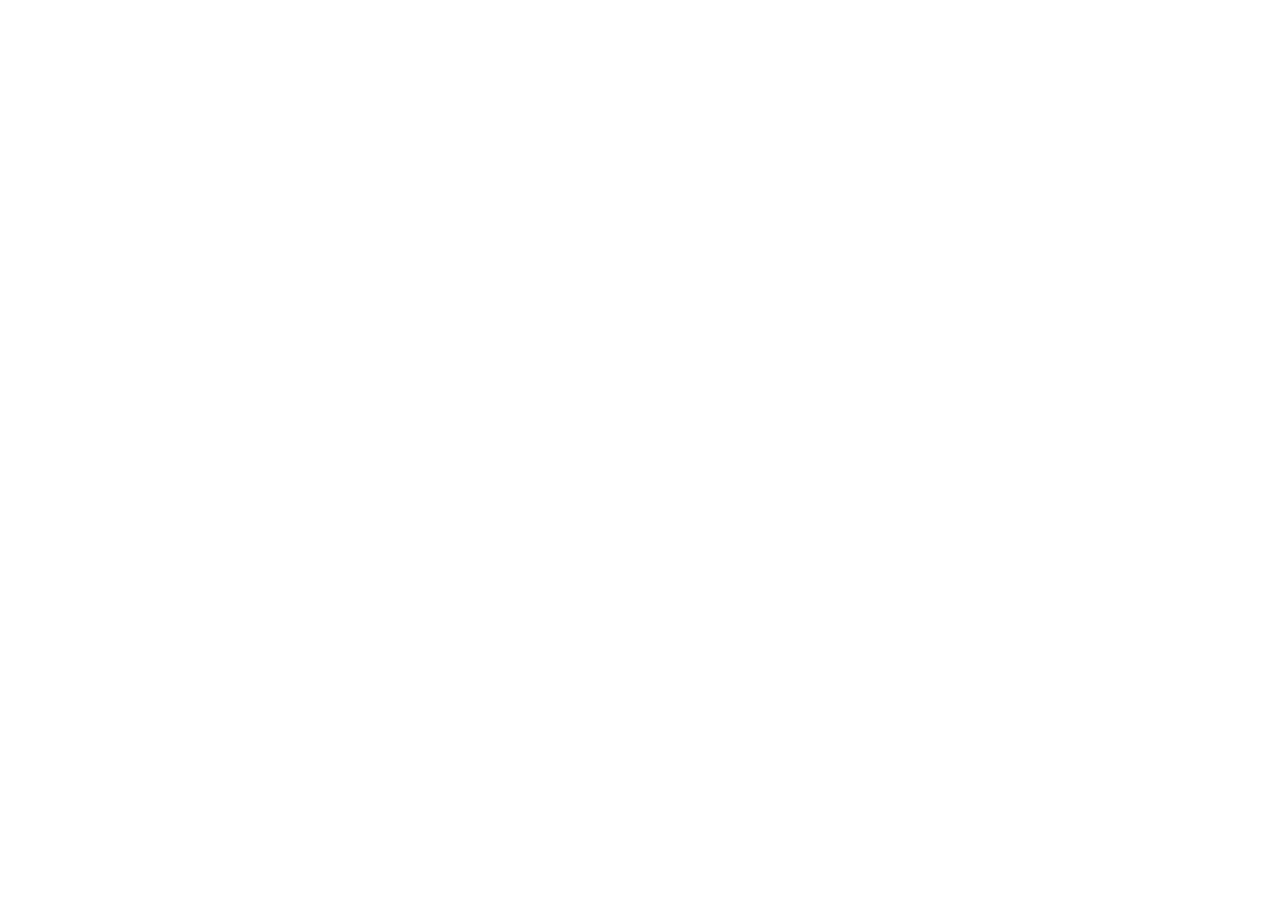
==== index.html @ 26d425c5 "initializing Restaurant foood page" ====
<!DOCTYPE html>
<html lang="en">
  <head>
    <meta charset="UTF-8" />
    <meta name="viewport" content="width=device-width, initial-scale=1.0" />
    <title>Document</title>
    <link rel="stylesheet" href="./form.css" />
  </head>
  <body></body>
</html>
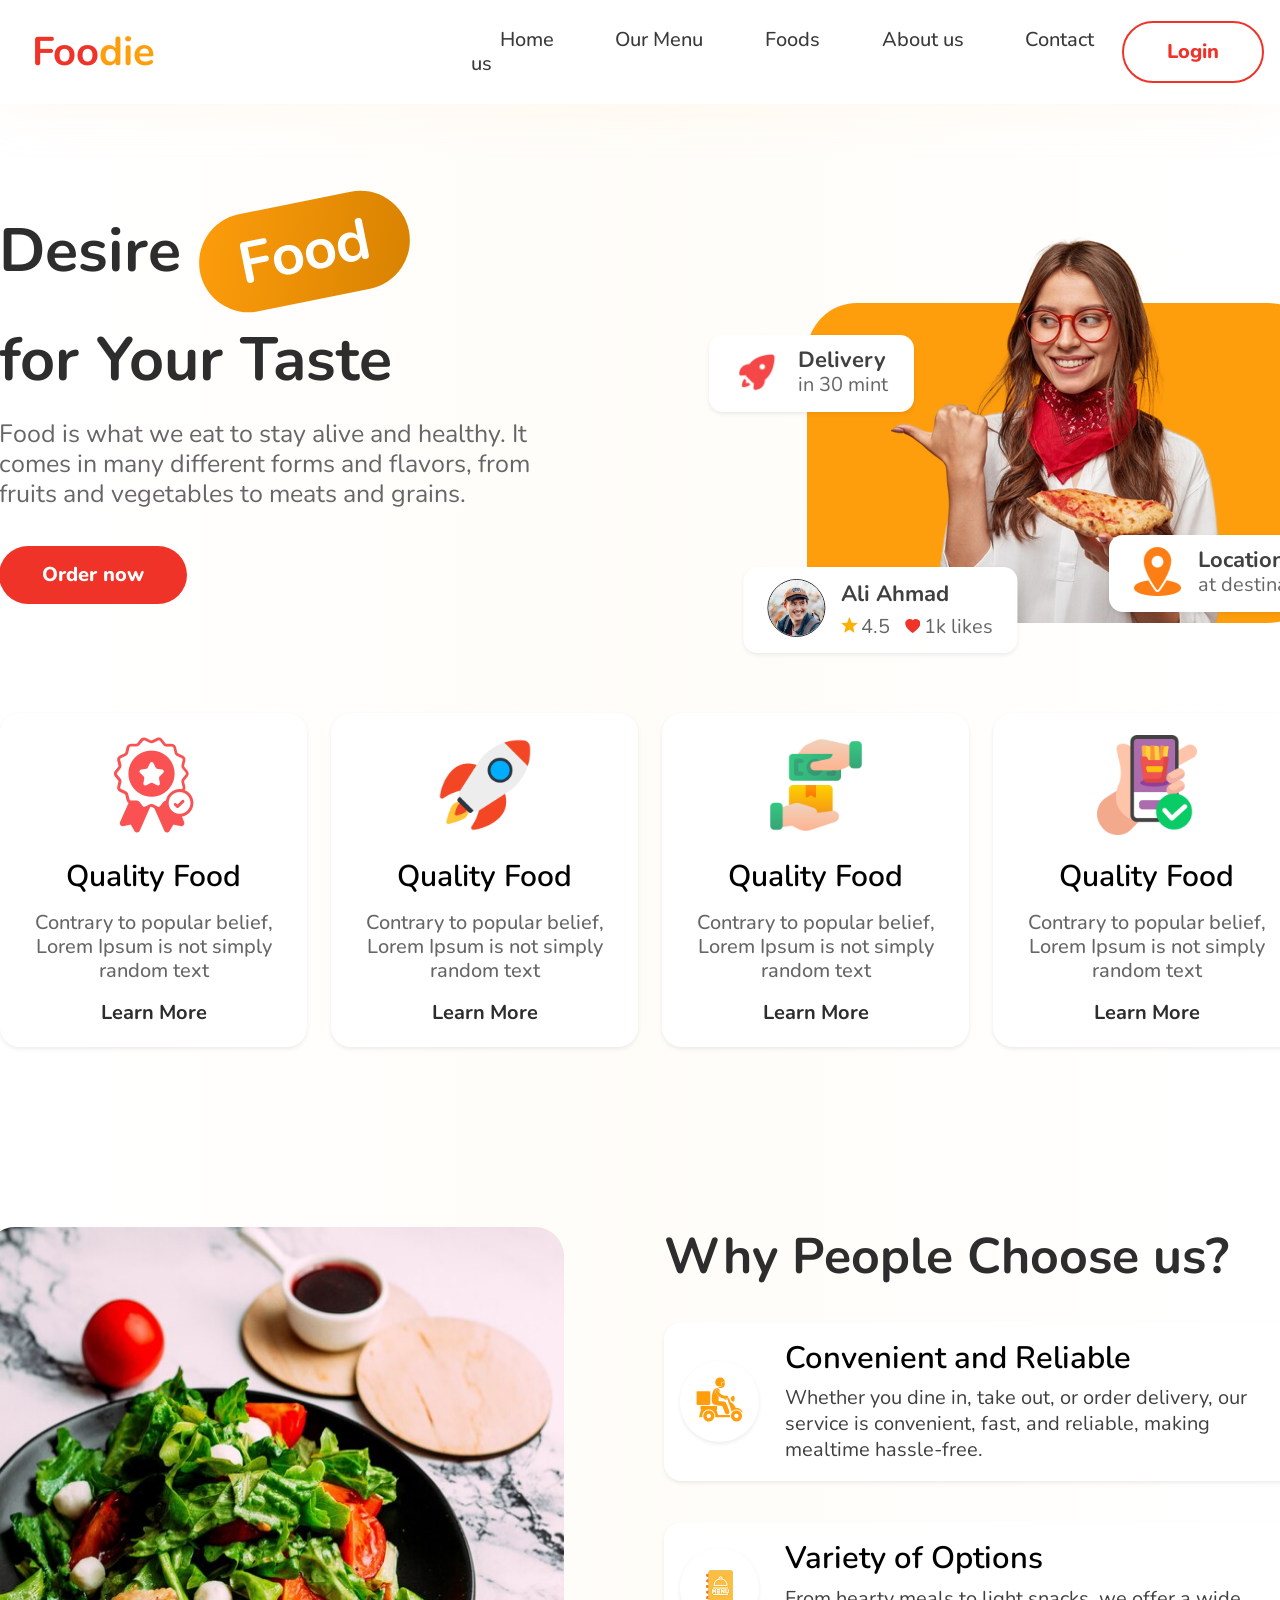
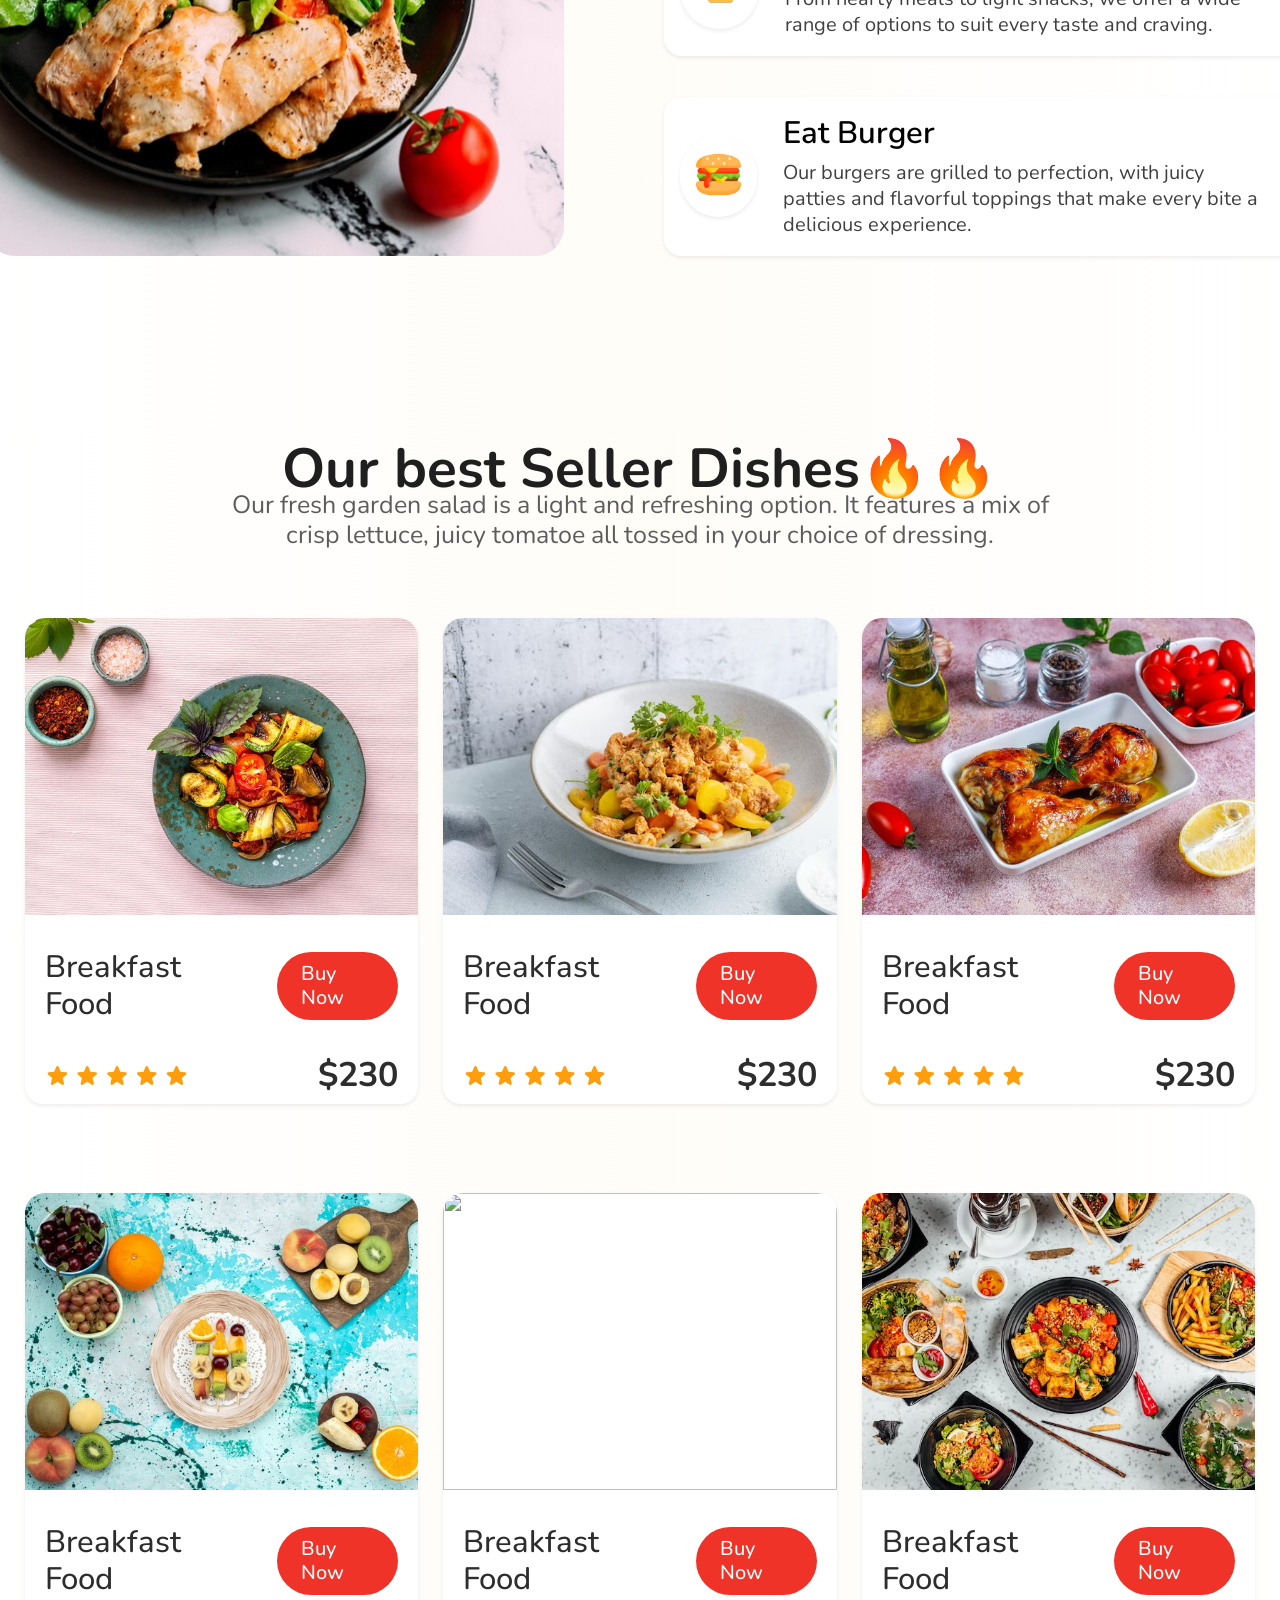
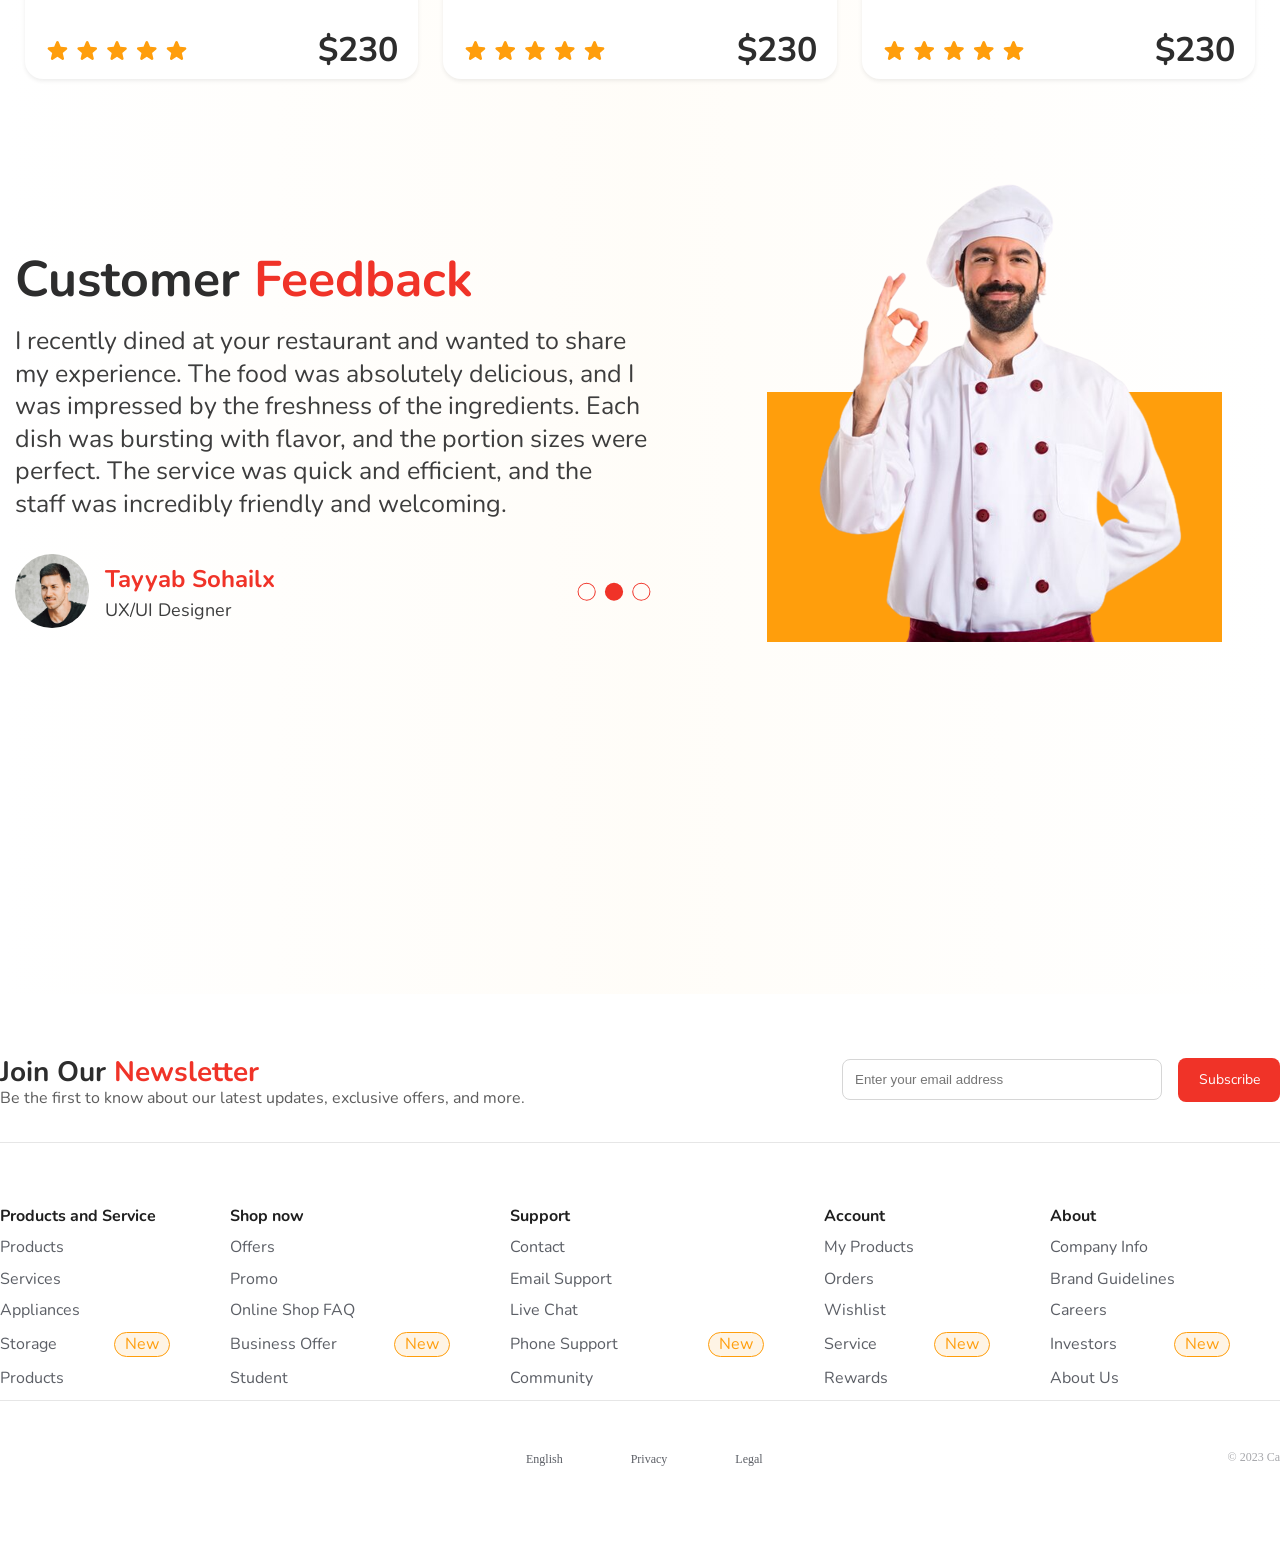
==== commit 95de7681: "initializing Restaurant food page" ====
--- a/index.html
+++ b/index.html
@@ -3,8 +3,446 @@
   <head>
     <meta charset="UTF-8" />
     <meta name="viewport" content="width=device-width, initial-scale=1.0" />
-    <title>Document</title>
-    <link rel="stylesheet" href="./form.css" />
+    <title>food_page</title>
+    <link rel="stylesheet" href="./food-page.css" />
+    <link rel="stylesheet" href="./query.css">
+    <style>
+      @import url("https://fonts.googleapis.com/css2?family=Inter:ital,opsz,wght@0,14..32,100..900;1,14..32,100..900&family=Nunito:ital,wght@0,200..1000;1,200..1000&display=swap");
+    </style>
   </head>
-  <body></body>
+  <body>
+    <main class="main-container">
+      <nav class="header">
+        <div class="flex">
+          <img src="../Frame 2.svg" alt="" />
+          <h2>Foo<span class="logo">die</span></h2>
+        </div>
+        <div class="list">
+          <ul class="menu-bar">
+            <li><a href="" class="home">Home</a></li>
+            <li><a href="">Our Menu</a></li>
+            <li><a href="">Foods</a></li>
+            <li><a href="">About us</a></li>
+            <li><a href="">Contact us</a></li>
+          </ul>
+        </div>
+        <button type="submit">Login</button>
+      </nav>
+      <div class="section-container">
+        <div class="main-container1">
+          <div class="sub-container1">
+            <div class="sub-sub-container1">
+              <h1 class="h1">
+                Desire
+                <div class="food"><span>Food</span></div>
+              </h1>
+              <h1>for Your Taste</h1>
+              <div class="p1">
+                Food is what we eat to stay alive and healthy. It comes in many
+                different forms and flavors, from fruits and vegetables to meats
+                and grains.
+              </div>
+              <div class="button">
+                <button type="submit">Order now</button>
+              </div>
+            </div>
+            <div class="img-g">
+              <img
+                src="../14bebd8da3edea4111342e96c931d60f13faf46b.png"
+                alt=""
+              />
+              <div class="empty"></div>
+              <!-- Orbiting -->
+              <div class="orbiting-container">
+                <div id="delivery">
+                  <div class="jet">
+                    <img
+                      src="../8cb4cec463a62b8b2a4551d6589e6c606fb5d2b6.png"
+                      alt=""
+                    />
+                  </div>
+                  <div class="del-1">
+                    <h2>Delivery</h2>
+                    <p>in 30 mint</p>
+                  </div>
+                </div>
+                <div id="location">
+                  <div class="jet">
+                    <img
+                      src="../696cdbde3e976c60d6fd4f3b292a2bdb693b4751.png"
+                      alt=""
+                    />
+                  </div>
+                  <div class="del-1">
+                    <h2>Location</h2>
+                    <p>at destination</p>
+                  </div>
+                </div>
+                <div id="portrait">
+                  <div class="jet">
+                    <img
+                      src="../8896cbe67c46df742811336b7b451a3c39d4197d.png"
+                      alt=""
+                    />
+                  </div>
+                  <div class="del-1">
+                    <h2>Ali Ahmad</h2>
+
+                    <div class="star-like">
+                      <img
+                        src="../6029a388a66816bf4b730b1eeed00d855a2d84fd.png"
+                        alt=""
+                      />
+                      <p>4.5</p>
+                      <img src="../Vector.svg" alt="" class="img" />
+                      <p>1k likes</p>
+                    </div>
+                  </div>
+                </div>
+              </div>
+            </div>
+          </div>
+        </div>
+
+        <div class="grid-container">
+          <div class="card1">
+            <img
+              src="../c21ef7b5b9e6241577aac1241c8d701e3d4b9ee7.png"
+              alt="img"
+            />
+            <h2>Quality Food</h2>
+            <p class="p1">
+              Contrary to popular belief, Lorem Ipsum is not simply random text
+            </p>
+            <p class="p2">Learn More</p>
+          </div>
+
+          <div class="card2">
+            <img
+              src="../7e5fab5ff76aca0c063ee7aef8926a4b3708bf15.png"
+              alt="img"
+            />
+            <h2>Quality Food</h2>
+            <p class="p1">
+              Contrary to popular belief, Lorem Ipsum is not simply random text
+            </p>
+            <p id="p2">Learn More</p>
+          </div>
+
+          <div class="card3">
+            <img
+              src="../acf3862f22fa6192d10ba461f550fd43c1276602.png"
+              alt="img"
+            />
+            <h2>Quality Food</h2>
+            <p class="p1">
+              Contrary to popular belief, Lorem Ipsum is not simply random text
+            </p>
+            <p class="p2">Learn More</p>
+          </div>
+
+          <div class="card4">
+            <img
+              src="../bbd9abbb89054ccd0768fa0882e85f1442004083.png"
+              alt="img"
+            />
+            <h2>Quality Food</h2>
+            <p class="p1">
+              Contrary to popular belief, Lorem Ipsum is not simply random text
+            </p>
+            <p class="p2">Learn More</p>
+          </div>
+        </div>
+
+        <div class="descr">
+          <img
+            src="../e49bc90b540afa51492f09cab54f721dce5fb315.png"
+            alt=""
+            class="img"
+          />
+          <div class="desc">
+            <h1>Why People Choose us?</h1>
+            <div class="desc-1">
+              <div id="img">
+                <img src="../01.svg" alt="" />  
+              </div>
+              <div class="desc--1">
+                <p class="p1">Convenient and Reliable</p>
+
+                <p class="p2">
+                  Whether you dine in, take out, or order delivery, our service
+                  is convenient, fast, and reliable, making mealtime
+                  hassle-free.
+                </p>
+              </div>
+            </div>
+
+            <div class="desc-2">
+              <div id="img">
+                <img src="../02.png" alt="" />
+              </div>
+              <div class="desc--2">
+                <p class="p1">Variety of Options</p>
+                <p class="p2">
+                  From hearty meals to light snacks, we offer a wide range of
+                  options to suit every taste and craving.
+                </p>
+              </div>
+            </div>
+
+            <div class="desc-3">
+              <div id="img">
+                <img
+                  src="../75ffd70f05382194c51e152badf64969d8163333.png"
+                  alt=""
+                />
+              </div>
+              <div class="desc--3">
+                <p class="p1">Eat Burger</p>
+                <p class="p2">
+                  Our burgers are grilled to perfection, with juicy patties and
+                  flavorful toppings that make every bite a delicious
+                  experience.
+                </p>
+              </div>
+            </div>
+          </div>
+        </div>
+        <!-- Section 4 - Grid -->
+        <div class="dishes">
+          <h1 class="dishes">Our best Seller Dishes🔥🔥</h1>
+          <p class="garden">
+            Our fresh garden salad is a light and refreshing option. It features
+            a mix of crisp lettuce, juicy tomatoe all tossed in your choice of
+            dressing.
+          </p>
+        </div>
+        <div class="grid-container1">
+          <div class="card1">
+            <img src="../54bf8c026f1ad97a218b81859855ee6fc5fa75c3.png" alt="" />
+            <div class="B-F">
+              <p>Breakfast Food</p>
+              <p class="p">Buy Now</p>
+            </div>
+            <div class="star">
+              <img src="../rating.svg" alt="" />
+              <p>$230</p>
+            </div>
+          </div>
+
+          <div class="card2">
+            <img
+              src="../d5f9d2133a0f053d5ab67895b6d74568df288c0e(3).png"
+              alt=""
+            />
+            <div class="B-F">
+              <p>Breakfast Food</p>
+              <p class="p">Buy Now</p>
+            </div>
+            <div class="star">
+              <img src="../rating.svg" alt="" />
+              <p>$230</p>
+            </div>
+          </div>
+
+          <div class="card3">
+            <img src="../6ec45bd6cdf145c778d0541d44e26236cc34dc2f.png" alt="" />
+            <div class="B-F">
+              <p>Breakfast Food</p>
+              <p class="p">Buy Now</p>
+            </div>
+            <div class="star">
+              <img src="../rating.svg" alt="" />
+              <p>$230</p>
+            </div>
+          </div>
+
+          <div class="card4">
+            <img src="../c4181b5c8938bf2a5d314fb2be760371ce1967d8.png" alt="" />
+            <div class="B-F">
+              <p>Breakfast Food</p>
+              <p class="p">Buy Now</p>
+            </div>
+            <div class="star">
+              <img src="../rating.svg" alt="" />
+              <p>$230</p>
+            </div>
+          </div>
+
+          <div class="card5">
+            <img src="../8b881ac348799e4a13d4c01172aeb5c10ce9a4a1.png" alt="" />
+            <div class="B-F">
+              <p>Breakfast Food</p>
+              <p class="p">Buy Now</p>
+            </div>
+            <div class="star">
+              <img src="../rating.svg" alt="" />
+              <p>$230</p>
+            </div>
+          </div>
+
+          <div class="card6">
+            <img src="../b8a98967ce806d3411e75b25a70360a215aa95b7.png" alt="" />
+            <div class="B-F">
+              <p>Breakfast Food</p>
+              <p class="p">Buy Now</p>
+            </div>
+            <div class="star">
+              <img src="../rating.svg" alt="" />
+              <p>$230</p>
+            </div>
+          </div>
+        </div>
+
+        <!-- Section 5 -->
+        <div class="cfb">
+          <div class="div">
+            <h1>Customer <span>Feedback</span></h1>
+            <p>
+              I recently dined at your restaurant and wanted to share my
+              experience. The food was absolutely delicious, and I was impressed
+              by the freshness of the ingredients. Each dish was bursting with
+              flavor, and the portion sizes were perfect. The service was quick
+              and efficient, and the staff was incredibly friendly and
+              welcoming.
+            </p>
+
+            <div class="portrait">
+              <div>
+                <img
+                  src="../51bac527baa29131b2ba81a0c7cc7a2db4a197f6.png"
+                  alt=""
+                />
+              </div>
+              <div class="name">
+                <h3>Tayyab Sohailx</h3>
+                <p>UX/UI Designer</p>
+              </div>
+              <div class="frame">
+                <img src="../Frame 64.svg" alt="" />
+              </div>
+            </div>
+          </div>
+          <div class="chef">
+            <img src="../bcc55a4b432c8fe17d944831790aa47522dab356.png" alt="" />
+            <div class="shape"></div>
+          </div>
+        </div>
+        <!-- Footer section -->
+        <div class="cover"></div>
+        <div class="footer">
+          <div class="sub-footer">
+            <div class="container1">
+              <div class="p">
+                <h2>Join Our <span>Newsletter</span></h2>
+                <p>
+                  Be the first to know about our latest updates, exclusive
+                  offers, and more.
+                </p>
+              </div>
+              <div class="input">
+                <input
+                  type="text"
+                  name=""
+                  id=""
+                  placeholder="Enter your email address"
+                />
+                <button>Subscribe</button>
+              </div>
+            </div>
+
+            <div class="info">
+              <div class="sub-info">
+                <h2>Products and Service</h2>
+                <p>Products</p>
+                <p>Services</p>
+                <p>Appliances</p>
+                <div class="str">
+                  <p>Storage</p>
+                  <button>New</button>
+                </div>
+                <div class="lfs">
+                  <p>Products</p>
+                  <img src="../Blog-images/Icon(2).svg" alt="" />
+                </div>
+              </div>
+
+              <div class="sub-info">
+                <h2>Shop now</h2>
+                <p>Offers</p>
+                <p>Promo</p>
+                <p>Online Shop FAQ</p>
+                <div class="str">
+                  <p>Business Offer</p>
+                  <button>New</button>
+                </div>
+                <div class="lfs">
+                  <p>Student</p>
+                  <img src="../Blog-images/Icon(2).svg" alt="" />
+                </div>
+              </div>
+
+              <div class="sub-info">
+                <h2>Support</h2>
+                <p>Contact</p>
+                <p>Email Support</p>
+                <p>Live Chat</p>
+                <div class="str">
+                  <p>Phone Support</p>
+                  <button class="button">New</button>
+                </div>
+
+                <div class="lfs">
+                  <p>Community</p>
+                  <img src="../Blog-images/Icon(2).svg" alt="" />
+                </div>
+              </div>
+
+              <div class="sub-info">
+                <h2>Account</h2>
+                <p>My Products</p>
+                <p>Orders</p>
+                <p>Wishlist</p>
+                <div class="str">
+                  <p>Service</p>
+                  <button>New</button>
+                </div>
+                <div class="lfs">
+                  <p>Rewards</p>
+                  <img src="../Blog-images/Icon(2).svg" alt="" />
+                </div>
+              </div>
+
+              <div class="sub-info">
+                <h2>About</h2>
+                <p>Company Info</p>
+                <p>Brand Guidelines</p>
+                <p>Careers</p>
+                <div class="str">
+                  <p>Investors</p>
+                  <button>New</button>
+                </div>
+                <div class="lfs">
+                  <p>About Us</p>
+                  <img src="../Blog-images/Icon(2).svg" alt="" />
+                </div>
+              </div>
+            </div>
+
+            <div class="con-epl">
+              <div class="epl">
+                <ul>
+                  <li>English</li>
+                  <li>Privacy</li>
+                  <li>Legal</li>
+                </ul>
+
+                <p class="cpy">© 2023 Cadet UI. All Rights Reserved.</p>
+              </div>
+            </div>
+          </div>
+        </div>
+      </div>
+    </main>
+  </body>
 </html>
--- a/food-page.css
+++ b/food-page.css
@@ -0,0 +1,1599 @@
+* {
+  margin: 0;
+  padding: 0;
+  box-sizing: border-box;
+}
+
+body {
+  /* display: flex; */
+  /* flex-direction: column; */
+  color: #2d2d2d;
+  background: linear-gradient(to right, rgb(255, 255, 255), rgba(255, 166, 0, 0.029), rgb(255, 255, 255));
+  background-size: cover;
+  background-repeat: no-repeat;
+  /* max-width: 1440px; */
+  margin: 0 auto;
+  /* border: 1px solid; */
+  min-height: 100vh
+}
+
+
+.header {
+  display: flex;
+  justify-content: space-between;
+  /* background-color: aqua;  */
+  /* max-width: 1300px; */
+  margin-top: 38px;
+  margin-left: 71.5px;
+  margin-right: 68.5px;
+  align-items: center;
+  background-color: white;
+  box-shadow: 1px 1px 50px rgba(255, 228, 196, 0.256);
+  width: 100%;
+  max-width: 2000px;
+  padding: 1rem;
+  margin: 0 auto;
+}
+
+.flex {
+  display: flex;
+  align-items: center;
+}
+
+.header > div h2 {
+  margin: 1rem;
+}
+
+.header h2 {
+  font-family: Nunito;
+  font-weight: 700px;
+  font-size: 40px;
+  line-height: 100%;
+  letter-spacing: 0%;
+  text-align: center;
+  color: #f03328;
+  margin-left: px;
+}
+
+.header .logo {
+  font-family: Nunito;
+  font-weight: 700;
+  font-size: 40px;
+  line-height: 100%;
+  letter-spacing: 0%;
+  text-align: center;
+  color: #ff9e0c;
+}
+
+.header .menu-bar {
+  list-style-type: none;
+  /* margin-left: 200px; */
+}
+
+.header .list {
+  margin-left: 300px;
+}
+.header .menu-bar li {
+  display: inline;
+}
+
+.header .menu-bar .home {
+  font-family: Nunito;
+  /* font-weight: 700; */
+  font-size: 20px;
+  line-height: 120%;
+  letter-spacing: 0%;
+  text-align: center;
+  /* color: #f03328; */
+  /* text-decoration: underline; */
+}
+.header .menu-bar a {
+  text-decoration: none;
+  font-family: Nunito;
+  font-weight: 500;
+  font-size: 20px;
+  line-height: 120%;
+  letter-spacing: 0%;
+  /* text-align: center; */
+  color: #3a3a3a;
+  padding: 1.8rem;
+  transition: all 0.3s ease-out;
+}
+
+.menu-bar a:hover{
+  color: #f03328;
+  text-decoration: underline;
+  scale: 1.01;
+  transition: all 0.3s ease-out;
+}
+
+.header button {
+  font-family: Nunito;
+  font-weight: 800;
+  font-size: 20px;
+  line-height: 120%;
+  letter-spacing: 0%;
+  text-align: center;
+  color: #f03328;
+  gap: 10px;
+  padding-top: 17px;
+  padding-right: 43px;
+  padding-bottom: 17px;
+  padding-left: 43px;
+  border-radius: 38px;
+  border-width: 2px;
+  border: 2px solid #f03328;
+  background-color: white;
+  cursor: pointer;
+  transition: all 0.3s ease-out;
+}
+
+.header button:hover{
+  background-color: #f03328;
+  transition: all 0.3s ease-out;
+  color: white;
+}
+
+.section-container{
+  margin-top: 100px;
+}
+
+.main-container1 {
+  display: flex;
+  justify-content: center;
+  align-items: center;
+  /* flex-direction: column; */
+  margin-top: 111.14px;
+  margin-left: 120.5px;
+
+  width: 90%;
+}
+
+.main-container1 .img-g {
+  transform: scaleX(-1);
+  position: relative;
+  width: 587px;
+  justify-content: center;
+  /* border-radius: 20px 20px 0 0; */
+  /* margin-left: 71px; */
+  padding-left: 8rem;
+  margin-left: 15rem;
+}
+
+.empty {
+  background-color: #ff9e0c;
+  position: absolute;
+  z-index: -1;
+  width: 87%;
+  right: 0;
+  height: 320px;
+  border-radius: 50px;
+  bottom: 0;
+  margin-bottom: 4.5px;
+}
+
+.sub-container1 {
+  display: flex;
+}
+
+sub-sub-container1 {
+  flex-direction: column;
+}
+
+.sub-container1 h1 {
+  font-family: Nunito;
+  font-weight: 700;
+  font-size: 61px;
+  line-height: 120%;
+  letter-spacing: 0%;
+  /* text-align: centerleft; */
+}
+
+.sub-container1 .food {
+  display: inline-block;
+  transform: rotate(-11.46deg);
+}
+.sub-container1 .h1 {
+  margin-bottom: 35.86px;
+}
+
+.sub-container1 span {
+  font-family: Nunito;
+  font-weight: 700;
+  font-size: 58px;
+  line-height: 120%;
+  letter-spacing: 0%;
+  /* text-align: center; */
+  color: #ffffff;
+  background: linear-gradient(108.71deg, #ff9e0c -0.93%, #d58000 104.81%);
+  /* width: 214.00000539875987;
+  height: 90.00000227050649; */
+  rotate: 30deg;
+  gap: 10px;
+  padding-top: 10px;
+  padding-right: 40px;
+  padding-bottom: 10px;
+  padding-left: 40px;
+  border-radius: 54px;
+}
+
+.sub-container1 .p1 {
+  font-family: Nunito;
+  font-weight: 400;
+  font-size: 25px;
+  line-height: 120%;
+  letter-spacing: 0%;
+  color: #666666;
+  width: 567.81px;
+  height: 90;
+  margin-top: 22px;
+}
+
+.sub-container1 .button button {
+  font-family: Nunito;
+  font-weight: 800;
+  font-size: 20px;
+  line-height: 120%;
+  letter-spacing: 0%;
+  /* text-align: center; */
+  color: #ffffff;
+  /* width: 191; */
+  /* height: 58; */
+  gap: 10px;
+  margin-top: 37px;
+  padding-top: 17px;
+  padding-right: 43px;
+  padding-bottom: 17px;
+  padding-left: 43px;
+  border-radius: 38px;
+  background: #f03328;
+  border: none;
+  transition: all 0.3s ease-out;
+}
+
+.sub-container1 .button button:hover{
+  background:  #ff550c;
+  transition: all 0.3s ease-out;
+  scale: 1.01;
+}
+
+.sub-sub-container1 .img-g {
+  margin-left: 100px;
+}
+
+#delivery {
+  display: flex;
+  position: absolute;
+  width: 205px;
+  top: 7.5rem;
+  left: 30rem;
+  gap: 16px;
+  border-radius: 14px;
+  padding-top: 12px;
+  padding-right: 24px;
+  padding-bottom: 12px;
+  padding-left: 24px;
+  box-shadow: 0px 2px 4px 0px #00000013;
+  background-color: white;
+  transform: scaleX(-1);
+}
+
+#delivery .jet img {
+  width: 49px;
+  height: 49px;
+}
+
+#delivery h2 {
+  font-family: Nunito;
+  font-weight: 700;
+  font-size: 22px;
+  line-height: 120%;
+  letter-spacing: 0%;
+
+  color: #404040;
+}
+
+#delivery p {
+  font-family: Nunito;
+  font-weight: 500px;
+  font-size: 20px;
+  line-height: 120%;
+  letter-spacing: 0%;
+  color: #666666;
+}
+#delivery h2 {
+  font-family: Nunito;
+  font-weight: 700;
+  font-size: 22px;
+  line-height: 120%;
+  letter-spacing: 0%;
+
+  color: #404040;
+}
+
+#delivery p {
+  font-family: Nunito;
+  font-weight: 500px;
+  font-size: 20px;
+  line-height: 120%;
+  letter-spacing: 0%;
+  color: #666666;
+}
+
+#location {
+  display: flex;
+  position: absolute;
+  /* width: 205px; */
+  top: 20rem;
+  left: 3rem;
+  gap: 16px;
+  border-radius: 14px;
+  padding-top: 12px;
+  padding-right: 24px;
+  padding-bottom: 12px;
+  padding-left: 24px;
+  box-shadow: 0px 2px 4px 0px #00000013;
+  background-color: white;
+  transform: scaleX(-1);
+}
+
+#location .jet img {
+  width: 49px;
+  height: 49px;
+}
+
+#location h2 {
+  font-family: Nunito;
+  font-weight: 700;
+  font-size: 22px;
+  line-height: 120%;
+  letter-spacing: 0%;
+
+  color: #404040;
+}
+
+#location p {
+  font-family: Nunito;
+  font-weight: 500px;
+  font-size: 20px;
+  line-height: 120%;
+  letter-spacing: 0%;
+  color: #666666;
+}
+#portrait {
+  display: flex;
+  position: absolute;
+
+  /* width: 205px; */
+  top: 22rem;
+  right: -4rem;
+  gap: 16px;
+  border-radius: 14px;
+  padding-top: 12px;
+  padding-right: 24px;
+  padding-bottom: 12px;
+  padding-left: 24px;
+  box-shadow: 0px 2px 4px 0px #00000013;
+  background-color: white;
+  transform: scaleX(-1);
+  align-items: center;
+}
+
+#portrait .jet img {
+  width: 57.6px;
+  border-radius: 31px;
+  border-width: 1px;
+  border: 1px solid #2d2d2d;
+}
+
+#portrait h2 {
+  font-family: Nunito;
+  font-weight: 700;
+  font-size: 22px;
+  line-height: 120%;
+  letter-spacing: 0%;
+
+  color: #404040;
+}
+
+#portrait p {
+  font-family: Nunito;
+  font-weight: 500px;
+  font-size: 20px;
+  line-height: 120%;
+  letter-spacing: 0%;
+  color: #666666;
+}
+
+.star-like img {
+  width: 16px;
+  height: 21;
+  margin-top: 10px;
+}
+
+.star-like p {
+  display: inline;
+}
+
+.star-like .img {
+  margin-left: 10px;
+}
+.sub-container1 h1 {
+  font-family: Nunito;
+  font-weight: 700;
+  font-size: 61px;
+  line-height: 120%;
+  letter-spacing: 0%;
+  /* text-align: centerleft; */
+}
+
+.sub-container1 .food {
+  display: inline-block;
+  transform: rotate(-11.46deg);
+}
+.sub-container1 .h1 {
+  margin-bottom: 35.86px;
+}
+
+.sub-container1 span {
+  font-family: Nunito;
+  font-weight: 700;
+  font-size: 58px;
+  line-height: 120%;
+  letter-spacing: 0%;
+  /* text-align: center; */
+  color: #ffffff;
+  background: linear-gradient(108.71deg, #ff9e0c -0.93%, #d58000 104.81%);
+  /* width: 214.00000539875987;
+  height: 90.00000227050649; */
+  rotate: 30deg;
+  gap: 10px;
+  padding-top: 10px;
+  padding-right: 40px;
+  padding-bottom: 10px;
+  padding-left: 40px;
+  border-radius: 54px;
+}
+
+.sub-container1 .p1 {
+  font-family: Nunito;
+  font-weight: 400;
+  font-size: 25px;
+  line-height: 120%;
+  letter-spacing: 0%;
+  color: #666666;
+  width: 567.81px;
+  height: 90;
+  margin-top: 22px;
+}
+
+.sub-container1 .button button {
+  font-family: Nunito;
+  font-weight: 800;
+  font-size: 20px;
+  line-height: 120%;
+  letter-spacing: 0%;
+  /* text-align: center; */
+  color: #ffffff;
+  /* width: 191; */
+  /* height: 58; */
+  gap: 10px;
+  margin-top: 37px;
+  padding-top: 17px;
+  padding-right: 43px;
+  padding-bottom: 17px;
+  padding-left: 43px;
+  border-radius: 38px;
+  background: #f03328;
+  border: none;
+}
+.orbiting-container{
+
+}
+
+
+.grid-container {
+  display: grid;
+  grid-template-columns: repeat(4, 1fr);
+  margin-top: 86px;
+  justify-items: center;
+  gap: 24px;
+  max-width: 1300px;
+  place-self: center;
+}
+
+.grid-container .card1 {
+  /* display: grid; */
+  /* justify-content: center; */
+  /* align-items: center; */
+  text-align: center;
+  width: 307px;
+  /* height: 330; */
+  gap: 18px;
+  padding-top: 22px;
+  padding-bottom: 22px;
+  border-radius: 20px;
+  box-shadow: 0px 2px 4px 0px #00000013;
+  background-color: white;
+  transition: all 0.3s ease-out;
+}
+
+.grid-container .card1:hover{
+box-shadow: 1px 20px 50px  #ff9e0c3f;
+scale: 1.01;
+transition: all 0.3s ease-out;
+}
+
+.grid-container img {
+  width: 100px;
+  /* margin: auto; */
+}
+
+.card1 h2 {
+  font-family: Nunito;
+  font-family: Nunito;
+  font-weight: 600;
+  font-size: 30px;
+  line-height: 120%;
+  letter-spacing: 0%;
+  color: black;
+  margin-top: 20px;
+}
+
+.card1 .p1 {
+  width: 277px;
+  font-family: Nunito;
+  font-weight: 500;
+  font-size: 20px;
+  line-height: 120%;
+  letter-spacing: 0%;
+  text-align: center;
+  color: #666666;
+  margin-top: 16px;
+  margin-right: auto;
+  margin-left: auto;
+}
+
+.card1 .p2 {
+  font-family: Nunito;
+  font-weight: 700;
+  font-size: 20px;
+  line-height: 120%;
+  letter-spacing: 0%;
+  text-align: center;
+  color: #2d2d2d;
+  margin-top: 18px;
+}
+
+.grid-container .card2 {
+  /* display: grid; */
+  /* justify-content: center; */
+  /* align-items: center; */
+  text-align: center;
+  width: 307px;
+  /* height: 330; */
+  gap: 18px;
+  padding-top: 22px;
+  padding-bottom: 22px;
+  border-radius: 20px;
+  box-shadow: 0px 2px 4px 0px #00000013;
+  background-color: white;
+  transition: all 0.3s ease-out;
+}
+
+.grid-container .card2:hover{
+box-shadow: 1px 20px 50px  #ff9e0c3f;
+scale: 1.01;
+transition: all 0.3s ease-out;
+}
+
+.card2 h2 {
+  font-family: Nunito;
+  font-family: Nunito;
+  font-weight: 600;
+  font-size: 30px;
+  line-height: 120%;
+  letter-spacing: 0%;
+  color: black;
+  margin-top: 20px;
+}
+
+.card2 .p1 {
+  width: 277px;
+  /* height: 72; */
+
+  font-family: Nunito;
+  font-weight: 500;
+  font-size: 20px;
+  line-height: 120%;
+  letter-spacing: 0%;
+  text-align: center;
+  color: #666666;
+  margin-top: 16px;
+  margin-right: auto;
+  margin-left: auto;
+}
+
+.card2 #p2 {
+  font-family: Nunito;
+  font-weight: 700;
+  font-size: 20px;
+  line-height: 120%;
+  letter-spacing: 0%;
+  text-align: center;
+  margin-top: 18px;
+  /* color: #f03328; */
+}
+
+.grid-container .p2:hover,
+.card2 #p2:hover{
+ color: #f03328;
+ cursor: pointer;
+}
+
+.grid-container .card3 {
+  /* display: grid; */
+  /* justify-content: center; */
+  /* align-items: center; */
+  text-align: center;
+  width: 307px;
+  /* height: 330; */
+  gap: 18px;
+  padding-top: 22px;
+  padding-bottom: 22px;
+  border-radius: 20px;
+  box-shadow: 0px 2px 4px 0px #00000013;
+  background-color: white;
+}
+
+.grid-container .card3:hover{
+box-shadow: 1px 20px 50px  #ff9e0c3f;
+scale: 1.01;
+}
+
+.card3 h2 {
+  font-family: Nunito;
+  font-family: Nunito;
+  font-weight: 600;
+  font-size: 30px;
+  line-height: 120%;
+  letter-spacing: 0%;
+  color: black;
+  margin-top: 20px;
+}
+
+.card3 .p1 {
+  width: 277px;
+  font-family: Nunito;
+  font-weight: 500;
+  font-size: 20px;
+  line-height: 120%;
+  letter-spacing: 0%;
+  text-align: center;
+  color: #666666;
+  margin-top: 16px;
+  margin-right: auto;
+  margin-left: auto;
+}
+
+.card3 .p2 {
+  font-family: Nunito;
+  font-weight: 700;
+  font-size: 20px;
+  line-height: 120%;
+  letter-spacing: 0%;
+  text-align: center;
+  color: #2d2d2d;
+  margin-top: 18px;
+}
+
+.grid-container .card4 {
+  /* display: grid; */
+  /* justify-content: center; */
+  /* align-items: center; */
+  text-align: center;
+  width: 307px;
+  /* height: 330; */
+  gap: 18px;
+  padding-top: 22px;
+  padding-bottom: 22px;
+  border-radius: 20px;
+  box-shadow: 0px 2px 4px 0px #00000013;
+  background-color: white;
+}
+
+.grid-container .card4:hover{
+box-shadow: 1px 20px 50px  #ff9e0c3f;
+scale: 1.01;
+}
+
+.card4 h2 {
+  font-family: Nunito;
+  font-family: Nunito;
+  font-weight: 600;
+  font-size: 30px;
+  line-height: 120%;
+  letter-spacing: 0%;
+  color: black;
+  margin-top: 20px;
+}
+
+.card4 .p1 {
+  width: 277px;
+  font-family: Nunito;
+  font-weight: 500;
+  font-size: 20px;
+  line-height: 120%;
+  letter-spacing: 0%;
+  text-align: center;
+  color: #666666;
+  margin-top: 16px;
+  margin-right: auto;
+  margin-left: auto;
+}
+
+.card4 .p2 {
+  font-family: Nunito;
+  font-weight: 700;
+  font-size: 20px;
+  line-height: 120%;
+  letter-spacing: 0%;
+  text-align: center;
+  color: #2d2d2d;
+  margin-top: 18px;
+}
+
+.descr {
+  display: flex;
+  margin-top: 150px;
+  margin-left: 71.5px;
+  justify-content: center;
+  gap: 100px;
+  opacity: 1;
+  transform: translateY(30px);
+  transition: opacity 0.5s ease, transform 0.5s ease;
+}
+/* On hover of container, slide-text fades and slides up */
+.descr:hover {
+  opacity: 1;
+  transform: translateY(0);
+}
+
+
+.descr .img {
+  width: 578px;
+  height: 574;
+  top: -24px;
+  border-radius: 29px;
+}
+
+.desc {
+  /* display: flex; */
+  flex-direction: column;
+  margin-right: 67.5px;
+}
+
+.desc h1 {
+  font-family: Nunito;
+  font-weight: 700px;
+  font-size: 50px;
+  line-height: 120%;
+  letter-spacing: 0%;
+  color: #2d2d2d;
+  margin-bottom: 35px;
+}
+
+.desc-1 {
+  display: flex;
+  width: 635px;
+  /* height: 159; */
+  gap: 26px;
+  border-radius: 18px;
+  padding-top: 18px;
+  padding-right: 16px;
+  padding-bottom: 18px;
+  padding-left: 16px;
+  box-shadow: 0px 2px 4px 0px #00000013;
+  margin-bottom: 41px;
+  background-color: white;
+  transition: all 0.3s ease;
+}
+
+.desc-1:hover{
+  background-color: #fefafa;
+}
+
+.desc-1 #img {
+  position: relative;
+  margin-top: auto;
+  margin-bottom: auto;
+  /* width: 90px; */
+  box-shadow: 0px 2.09px 4.19px 0px #00000013;
+  border-radius: 200px;
+  padding: 1rem;
+  background-color: white;
+}
+
+.desc .desc--1 .p1 {
+  /* display: flex; */
+  flex-direction: column;
+  font-family: Nunito;
+  font-weight: 600;
+  font-size: 31px;
+  line-height: 120%;
+  letter-spacing: 0%;
+  color: #000000;
+  margin-bottom: 8px;
+}
+
+.desc .desc--1 .p2 {
+  width: 487px;
+  /* height: 78; */
+  color: #404040;
+  font-family: Nunito;
+  font-weight: 500px;
+  font-size: 20px;
+  line-height: 130%;
+  letter-spacing: 0%;
+}
+
+.desc-2 {
+  display: flex;
+  width: 635px;
+  /* height: 159; */
+  gap: 26px;
+  border-radius: 18px;
+  padding-top: 18px;
+  padding-right: 16px;
+  padding-bottom: 18px;
+  padding-left: 16px;
+  box-shadow: 0px 2px 4px 0px #00000013;
+  margin-bottom: 41px;
+  background-color: white;
+   transition: all 0.3s ease;
+}
+
+.desc-2:hover{
+  background-color: #fefafa;
+}
+
+
+.desc-2 #img {
+  position: relative;
+  margin-top: auto;
+  margin-bottom: auto;
+  /* width: 90px; */
+  box-shadow: 0px 2.09px 4.19px 0px #00000013;
+  border-radius: 200px;
+  padding: 1rem;
+  background-color: white;
+}
+
+.desc .desc--2 .p1 {
+  /* display: flex; */
+  flex-direction: column;
+  font-family: Nunito;
+  font-weight: 600;
+  font-size: 31px;
+  line-height: 120%;
+  letter-spacing: 0%;
+  color: #000000;
+  margin-bottom: 8px;
+}
+
+.desc .desc--2 .p2 {
+  width: 487px;
+  /* height: 78; */
+  color: #404040;
+  font-family: Nunito;
+  font-weight: 500px;
+  font-size: 20px;
+  line-height: 130%;
+  letter-spacing: 0%;
+}
+
+.desc-3 {
+  display: flex;
+  width: 635px;
+  /* height: 159; */
+  gap: 26px;
+  border-radius: 18px;
+  padding-top: 18px;
+  padding-right: 16px;
+  padding-bottom: 18px;
+  padding-left: 16px;
+  box-shadow: 0px 2px 4px 0px #00000013;
+  background-color: white;
+   transition: all 0.3s ease;
+}
+
+.desc-3:hover{
+  background-color: #fefafa;
+}
+
+.desc-3 #img {
+  position: relative;
+  margin-top: auto;
+  margin-bottom: auto;
+  /* width: 90px; */
+  box-shadow: 0px 2.09px 4.19px 0px #00000013;
+  border-radius: 200px;
+  padding: 1rem;
+  background-color: white;
+}
+.desc-3 img {
+  width: 45px;
+  /* height: 44.08163070678711; */
+  top: 22.96px;
+  left: 22.04px;
+}
+
+.desc .desc--3 .p1 {
+  /* display: flex; */
+  flex-direction: column;
+  font-family: Nunito;
+  font-weight: 600;
+  font-size: 31px;
+  line-height: 120%;
+  letter-spacing: 0%;
+  color: #000000;
+  margin-bottom: 8px;
+}
+
+.desc .desc--3 .p2 {
+  width: 487px;
+  /* height: 78; */
+  color: #404040;
+  font-family: Nunito;
+  font-weight: 500px;
+  font-size: 20px;
+  line-height: 130%;
+  letter-spacing: 0%;
+}
+
+.dishes{
+  opacity: 1;
+  transform: translateY(30px);
+  transition: opacity 0.5s ease, transform 0.5s ease;
+}
+/* On hover of container, slide-text fades and slides up */
+.dishes:hover {
+  opacity: 1;
+  transform: translateY(0);
+}
+
+.main-container .dishes {
+  margin-top: 150px;
+  margin-bottom: 18px;
+  color: #1f1f1f;
+  font-family: Nunito;
+  font-weight: 700px;
+  font-size: 55px;
+  line-height: 120%;
+  letter-spacing: 0%;
+  text-align: center;
+}
+
+.main-container .garden {
+  width: 852px;
+  /* height: 60; */
+  font-family: Nunito;
+  font-weight: 400px;
+  font-size: 25px;
+  line-height: 120%;
+  letter-spacing: 0%;
+  text-align: center;
+  color: #5c5c5c;
+  text-align: center;
+  margin-bottom: 68px;
+  margin: 0 auto;
+}
+
+.grid-container1 {
+  display: grid;
+  grid-template-columns: repeat(3, 1fr);
+  justify-items: center;
+  margin-top: 68px;
+  gap: 25px;
+  padding-right: 25px;
+  max-width: 1401px;
+  margin-right: auto;
+  margin-left: auto;
+  padding-left: 25px;
+  opacity: 1;
+  transform: translateY(30px);
+  transition: opacity 0.5s ease, transform 0.5s ease;
+}
+
+.grid-container1:hover{
+opacity: 1;
+transform: translateY(0);
+}
+
+.grid-container1 > div {
+  width: 100% !important;
+  height: 486px;
+  gap: 30px;
+  margin-bottom: 64px;
+  border-radius: 18px;
+  padding-bottom: 19px;
+  background: white;
+  /* justify-items: center;   */
+  box-shadow: 0px 2px 4px 0px #00000013;
+  /* padding-right: 1rem; */
+  /* padding-left: 1rem; */
+}
+
+
+
+.grid-container1 > div > img:first-child {
+  width: 100%;
+  height: 297px;
+  object-fit: cover;
+  border-radius: 20px 20px 0 0;
+  /* box-shadow: 1px 5px 10px rgba(211, 211, 211, 0.588); */
+}
+
+.grid-container1 .B-F {
+  display: flex;
+  justify-content: space-between;
+  align-items: center;
+  margin: auto;
+  /* width: 377px; */
+  /* height: 44; */
+  gap: 26px;
+  margin-top: 30px;
+}
+
+.grid-container1 .B-F p {
+  font-family: Nunito;
+  font-weight: 500;
+  font-size: 31px;
+  line-height: 120%;
+  letter-spacing: 0%;
+  margin-left: 20px;
+}
+
+.grid-container1 .B-F .p {
+  font-family: Nunito;
+  font-weight: 500px;
+  font-size: 20px;
+  line-height: 120%;
+  letter-spacing: 0%;
+  width: 132;
+  height: 44;
+  gap: 38px;
+  border-radius: 38px;
+  padding-top: 10px;
+  padding-right: 24px;
+  padding-bottom: 10px;
+  padding-left: 24px;
+  background: #f03328;
+  color: white;
+  border: none;
+  margin-right: 20px;
+  cursor: pointer;
+  transition: all 0.3s ease;
+}
+
+.grid-container1 .B-F .p:hover{
+ background: #da2920; 
+}
+
+.grid-container1 .star {
+  display: flex;
+  justify-content: space-between;
+  align-items: center;
+  /* width: 377px; */
+  /* height: 41px; */
+  margin-left: auto;
+  margin-right: auto;
+  padding-top: 2rem;
+}
+
+.grid-container1 .star img {
+  width: 144px;
+  /* height: 2  4; */
+  gap: 6px;
+  margin-left: 20px;
+}
+
+.grid-container1 .star p {
+  font-family: Nunito;
+  font-weight: 700;
+  font-size: 34px;
+  line-height: 120%;
+  letter-spacing: 0%;
+  margin-right: 20px;
+}
+
+.grid-container1 .card2 {
+  width: 417px;
+  height: 486px;
+  gap: 30px;
+  margin-bottom: 64px;
+  border-radius: 18px;
+  padding-bottom: 19px;
+  background: white;
+  /* justify-items: center;   */
+  box-shadow: 0px 2px 4px 0px #00000013;
+  transition: all 0.3s ease-out;
+}
+
+.grid-container1 > div:hover,
+.grid-container1 .card2:hover,
+.grid-container1 .card3:hover,
+.grid-container1 .card4:hover,
+.grid-container1 .card5:hover,
+.grid-container1 .card6:hover{
+
+box-shadow: 1px 20px 50px  #ff9e0c3f;
+/* scale: 1.01; */
+transition: all 0.3s ease-out;
+}
+
+.grid-container1 .card3 {
+  width: 417px;
+  height: 486px;I
+  gap: 30px;
+  margin-bottom: 64px;
+  border-radius: 18px;
+  padding-bottom: 19px;
+  background: white;
+  /* justify-items: center;   */
+  box-shadow: 0px 2px 4px 0px #00000013;
+  transition: all 0.3s ease-out;
+}
+
+
+.grid-container1 .card4 {
+  width: 417px;
+  height: 486px;
+  gap: 30px;
+  margin-bottom: 64px;
+  border-radius: 18px;
+  padding-bottom: 19px;
+  background: white;
+  /* justify-items: center;   */
+  box-shadow: 0px 2px 4px 0px #00000013;
+}
+
+.grid-container1 .card5 {
+  width: 417px;
+  height: 486px;
+  gap: 30px;
+  margin-bottom: 64px;
+  border-radius: 18px;
+  padding-bottom: 19px;
+  background: white;
+  /* justify-items: center;   */
+  box-shadow: 0px 2px 4px 0px #00000013;
+}
+.grid-container1 .card6 {
+  width: 417px;
+  height: 486px;
+  gap: 30px;
+  margin-bottom: 64px;
+  border-radius: 18px;
+  padding-bottom: 19px;
+  background: white;
+  /* justify-items: center;   */
+  box-shadow: 0px 2px 4px 0px #00000013;
+}
+
+.cfb {
+  display: flex;
+  justify-content: center;
+  gap: 23px;
+  opacity: 1;
+    transform: translateY(30px);
+    transition: opacity 0.3s ease, transform 0.3s ease;
+  }
+
+  .cfb:hover{
+opacity: 1;
+transform: translateY(0);
+  }
+
+.cfb .div {
+  display: flex;
+  flex-direction: column;
+  margin-left: 100px;
+}
+
+.cfb h1 {
+  margin-top: 107.5px;
+  font-family: Nunito;
+  font-weight: 700px;
+  font-size: 50px;
+  line-height: 120%;
+  letter-spacing: 0%;
+  font-family: Nunito;
+  font-weight: 700;
+  font-size: 50px;
+  line-height: 120%;
+  letter-spacing: 0%;
+}
+
+.cfb span {
+  color: #f03328;
+}
+
+.cfb p {
+  width: 632px;
+  height: 192;
+  font-family: Nunito;
+  font-weight: 400;
+  font-size: 25px;
+  line-height: 130%;
+  letter-spacing: 0%;
+  color: #3d3d3d;
+  margin-top: 15px;
+}
+
+.cfb .portrait {
+  display: flex;
+  align-items: center;
+  /* justify-content: space-between; */
+  width: 636px;
+  height: 74;
+  justify-content: space-between;
+  padding-right: 600px;
+}
+
+.portrait img {
+  width: 74px;
+  /* height: 73.99999237060547; */
+  top: 0.3px;
+  left: 0.3px;
+  height: 73.99999237060547;
+  border-radius: 39.81px;
+  border-width: 1.28px;
+  /* border: 1.28px solid #2d2d2d; */
+  margin-top: 34px;
+}
+
+.portrait .name {
+  margin-left: 1rem;
+  margin-top: 15px;
+}
+
+.portrait .frame {
+  /* margin-left: 70px; */
+}
+
+.portrait .name h3 {
+  font-family: Nunito;
+  font-weight: 700px;
+  font-size: 24px;
+  line-height: 130%;
+  letter-spacing: 0%;
+  color: #f03328;
+  padding-top: 0.5rem;
+}
+
+.portrait .name p {
+  font-family: Nunito;
+  font-weight: 500px;
+  font-size: 18px;
+  line-height: 10%;
+  letter-spacing: 0%;
+  /* padding-bottom:3rem ; */
+}
+
+.portrait .frame {
+  position: relative;
+  right: 10rem;
+}
+
+.chef {
+  margin-right: 50px;
+}
+
+.chef .shape {
+  background-color: #ff9e0c;
+  width: 455px;
+  height: 250px;
+  padding: 6rem;
+  margin-left: 30px;
+  margin: 93.5px;
+  margin-top: 35px;
+
+  z-index: -1;
+  position: relative;
+  bottom: 289px;
+}
+
+.chef img {
+  margin-left: 70px;
+}
+
+.foote {
+  /* position: relative; */
+  border-top-width: 1px;
+  padding-top: 64px;
+  padding-right: 80px;
+  padding-bottom: 40px;
+  padding-left: 80px;
+  gap: 64px;
+  /* border-top: 1px solid #f0332833; */
+  margin: 0 auto;
+  background-color: rgb(255, 255, 255);
+  /* margin-top:5px; */
+  
+  /* width: 100%; */
+  height: 100%;
+}
+/* .cover {
+  background-color: white;
+  width: 100%;
+  padding: 300px;
+  /* margin-bottom: 200px; */
+  position: absolute;
+  top: 266rem;
+  padding-bottom: 435px;
+  z-index: -1;
+  border-top: 1px solid #f0332833;
+} */
+
+.footer{
+  margin-top: 30px;
+  background-color: white;
+  /* width: 100%; */
+  height: 100%;
+}
+
+.sub-footer {
+    background-color: white;
+  /* margin-left: 5rem; */
+  /* margin-right: auto; */
+}
+
+.footer .container1 {
+  display: flex;
+  justify-content: space-between;
+  width: 1280px;
+  height: 93;
+  
+  border-bottom: 1px solid #e6e6e6;
+  margin: 0 auto;
+}
+
+.container1 .p {
+  display: flex;
+  flex-direction: column;
+  margin-bottom: 32px;
+  margin-top: 64px;
+}
+
+.container1 .p h2 {
+  font-family: Nunito;
+  font-weight: 700;
+  font-size: 28px;
+  line-height: 28px;
+  letter-spacing: 0%;
+}
+
+.container1 .p span {
+  color: #f03328;
+}
+
+.container1 .p p {
+  font-family: Nunito;
+  font-weight: 500px;
+  font-size: 16px;
+  line-height: 24px;
+  letter-spacing: 0%;
+  color: #5c5c5c;
+}
+
+.container1 .input {
+  align-items: center;
+  margin-top: auto;
+  margin-bottom: 40px;
+}
+
+.input input {
+  width: 320px;
+  height: 44;
+  gap: 16px;
+  border-radius: 8px;
+  border-width: 1px;
+  padding: 12px;
+  border: 1px solid #d6d6d6;
+}
+
+.input button {
+  font-family: Nunito;
+  font-weight: 400px;
+  font-size: 14px;
+  line-height: 20px;
+  letter-spacing: 0%;
+  color: #fdfdfd;
+  width: 102px;
+  height: 44px;
+  padding-top: 12px;
+  padding-right: 20px;
+  padding-bottom: 12px;
+  padding-left: 20px;
+  gap: 8px;
+  border-radius: 8px;
+  background: #f03328;
+  border: none;
+  margin-left: 12px;
+}
+
+.info {
+  margin: 0 auto;
+  /* height: 203px; */
+  gap:10px;
+  margin-top: 64px;
+  display: flex;
+  max-width: 1440px;
+  
+  align-items: start;
+}
+
+.sub-info {
+  /* width: 129px; */
+  /* height: 203px; */
+  gap: 16px;
+  flex-wrap: wrap;
+}
+
+.sub-info h2 {
+  font-family: Nunito;
+  font-weight: 500px;
+  font-size: 16px;
+  line-height: 120%;
+  letter-spacing: 0%;
+  color: #1f1f1f;
+  /* width: 129px; */
+  /* height: 19; */
+  margin-bottom: 12px;
+}
+
+.sub-info  p {
+  margin-bottom: 12px;
+}
+
+.sub-info p {
+  font-family: Nunito;
+  font-weight: 400px;
+  font-size: 16px;
+  line-height: 120%;
+  letter-spacing: 0%;
+  color: #5c5f66;
+}
+
+.sub-info button {
+  font-family: Nunito;
+  font-weight: 400px;
+  font-size: 16px;
+  line-height: 120%;
+  letter-spacing: 0%;
+  color: #ff9e0c;
+  /* width: 54px; */
+  height: 27;
+  padding-top: 2px;
+  padding-right: 10px;
+  padding-bottom: 2px;
+  padding-left: 10px;
+  gap: 8px;
+  border-radius: 64px;
+  border-width: 1px;
+  background: #fef4e5;
+  border: 1px solid #ff9e0c;
+  margin-bottom: 12px;
+  margin-right: 50px;
+}
+
+.sub-info .button {
+  margin-left: 2rem;
+}
+
+.sub-info img {
+  width: 10px;
+  /* height: 10; */
+  top: 3px;
+  left: 3px;
+  border-width: 1.5px;
+  /* border: none; */
+  /* border: 1.5px solid #5C5F66 */
+}
+
+.info > * {
+  flex-grow: 1;
+}
+.str {
+  display: flex;
+  align-items: center;
+  justify-content: space-between;
+  /* margin-bottom: 8px; */
+}
+
+.str button {
+  cursor: pointer;
+  transition: all 0.3s ease;
+}
+
+.str button:hover{
+  /* scale:1.01; */
+  /* background-color: #d58000; */
+  border: none;
+  transition: all 0.3s ease;
+}
+
+.lfs {
+  display: flex;
+  gap: 10px;
+  align-items: center;
+}
+
+.lfs img {
+  margin-bottom: 1px;
+}
+
+.con-epl {
+  width: 1440px;
+  height: 1;
+  /* background: #e6e6e6; */
+  margin-top: 64px;
+  /* background-color: blue; */
+  padding: 24px;
+  border-top: 1px solid #e6e6e6;
+  margin: 0 auto;
+}
+
+.epl {
+  display: flex;
+  justify-content: space-between;
+  margin-top: 24px;
+  margin-bottom: 64px;
+}
+
+.epl ul {
+  list-style-type: none;
+  margin-left: 470px;
+}
+.epl li {
+  display: inline;
+  padding: 32px;
+  font-family: Poppins;
+  font-weight: 400;
+  font-size: 12px;
+  line-height: 16px;
+  letter-spacing: 0%;
+  color: #5c5f66;
+  text-align: center;
+}
+
+.epl p {
+  font-family: Poppins;
+  font-weight: 400px;
+  font-size: 12px;
+  line-height: 16px;
+  letter-spacing: 0%;
+  color: #a6a7ab;
+}
+
+.epl .cpy {
+  margin-left: 5px;
+}
+@media (min-width: px) {
+  .header {
+    .header {
+      display: flex;
+      justify-content: space-between;
+      /* background-color: aqua;  */
+      /* max-width: 1300px; */
+      margin-top: 38px;
+      margin-left: 71.5px;
+      margin-right: 68.5px;
+      align-items: center;
+    }
+  }
+}
+
+
+
--- a/query.css
+++ b/query.css
@@ -0,0 +1,11 @@
+@media(max-width:1440px){
+header{
+  max-width: fit-content;
+}
+
+
+.grid-container{
+
+}
+
+}
